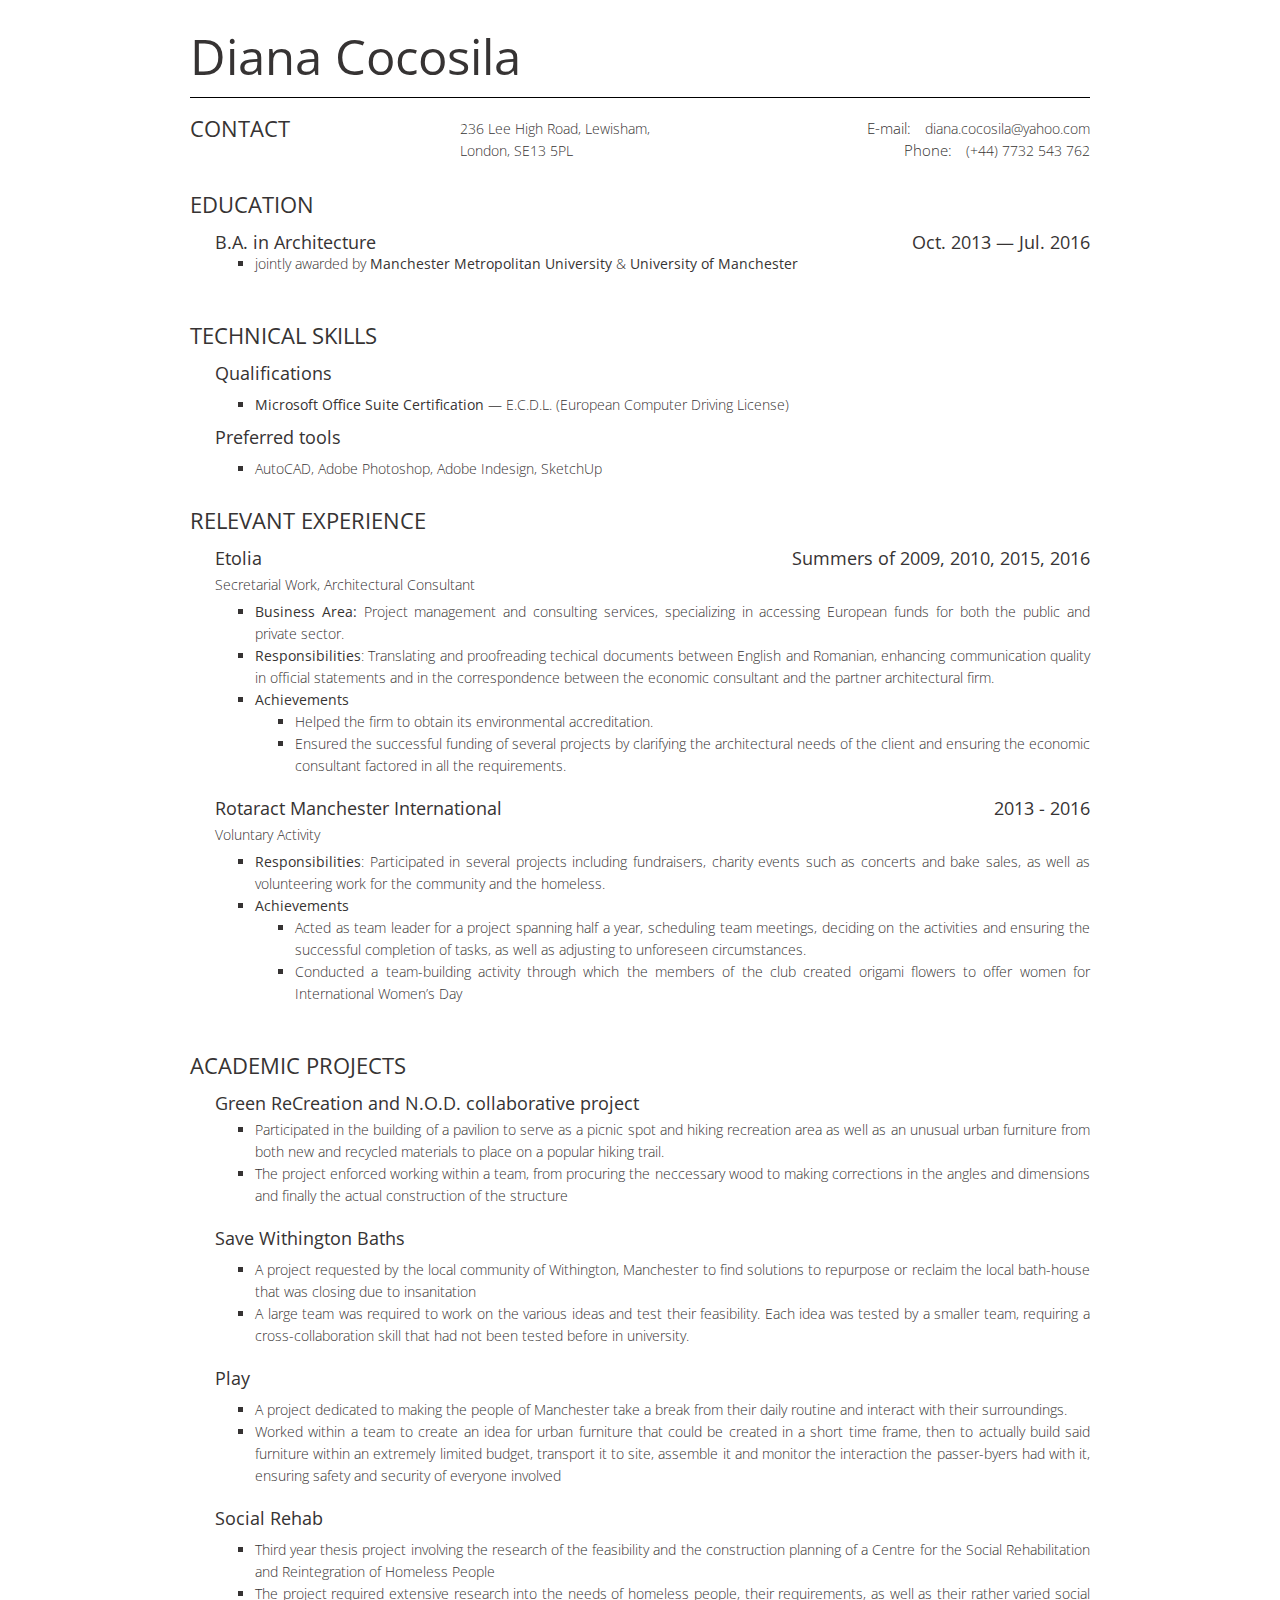
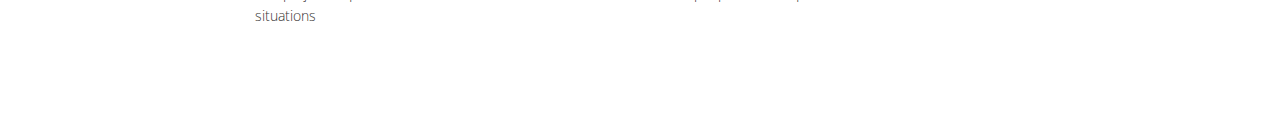
==== diana/index.html @ 70b0f2c6 "added diana" ====
<!DOCTYPE html>
<html>

<head>
	<title>Diana Cocosila</title>
	<link rel="stylesheet" type="text/css" href="../cv.css">
</head>

<body class="lang-en ">
	<div id="main">
		<h1 id="title">Diana Cocosila</h1>
		<!-- basic-info //-->
		<div class="basic-info section">
			<h2 class="title">Contact</h2>
			<div class="set">
				<p class="address">
					<span class="value">236 Lee High Road, Lewisham, <Br> London, SE13 5PL</span>
				</p>
				<div class="r">
					<p class="email"><label>E-mail<span class="colon">:</span></label> <span class="value">diana.cocosila@yahoo.com</span></p>
					<p class="phone"><label>Phone<span class="colon">:</span></label> <span class="value">(+44) 7732 543 762</span></p>
				</div>
				<div class="clear"> </div>
			</div>
			<!-- set //-->
			<div class="clear"> </div>
		</div>
		<br>
		<div class="section section-education" style="margin-bottom: 30px;">
			<h2 class="title">Education</h2>
			<div class="set">
				<div class="item">
					<h3><span class="course l">B.A. in Architecture</span>
						<span class="date r">Oct. 2013 &mdash; Jul. 2016</span>
					</h3>
					<span class="clear"> </span>
					<ul>
						<div class="columnRight">
							<li>jointly awarded by <strong>Manchester Metropolitan University</strong> & <strong>University of Manchester</strong></li>
						</div>
					</ul>
				</div>
			</div>
			<div class="clear"> </div>
		</div>
		<div class="section" style="margin-bottom: 30px;">
			<h2 class="title">Technical Skills</h2>
			<div class="set">
				<div class="item">
					<div style="margin-bottom:10px;" class="columnLeft">
						<h3 style="margin-bottom:10px;">
							<div class="course l">Qualifications</div>
						</h3>
						<ul>
							<li><strong>Microsoft Office Suite Certification</strong> &mdash; E.C.D.L. (European Computer Driving License)</li>
						</ul>
					</div>
					<div class="columnRight">
						<h3 style="margin-bottom:10px;">
							<div class="course l">Preferred tools</div>
						</h3>
						<ul>
							<li>AutoCAD, Adobe Photoshop, Adobe Indesign, SketchUp</li>
						</ul>
					</div>
				</div>
			</div>
			<div class="clear"> </div>
		</div>
		<div class="section section-work" style="margin-bottom: 30px;">
			<h2 class="title">Relevant Experience</h2>
			<div class="set">
				<div class="item">
					<h3>
						<span class="company l">Etolia</span>
						<span class="date r">Summers of 2009, 2010, 2015, 2016</span>
					</h3>
					<span class="clear"> </span>
					<span class="job_title">Secretarial Work, Architectural Consultant</span>
					<span class="info">
						<ul>
							<li>
								<strong>Business Area:</strong> Project management and consulting services, specializing in accessing European funds for both the public and private sector.
							</li>
							<li>
								<strong>Responsibilities</strong>: Translating and proofreading techical documents between English and Romanian, enhancing communication quality in official statements and in the correspondence between the economic consultant and the partner architectural firm. 
							</li>
							<li>
								<strong>Achievements</strong>
								<ul>
									<li>
										Helped the firm to obtain its environmental accreditation.
									</li>
									<li>
										Ensured the successful funding of several projects by clarifying the architectural needs of the client and ensuring the economic consultant factored in all the requirements.
									</li>
								</ul>
							</li>
						</ul>
					</span>
					<span class="clear"> </span>
				</div>
				<div class="item">
					<h3>
						<span class="company l">Rotaract Manchester International</span>
						<span class="date r">2013 - 2016</span>
					</h3>
					<span class="clear"> </span>
					<span class="job_title">Voluntary Activity</span>
					<span class="info">
						<ul>
							<li>
								<strong>Responsibilities</strong>: Participated in several projects including fundraisers, charity events such as concerts and bake sales, as well as volunteering work for the community and the homeless.
							</li>
							<li>
								<strong>Achievements</strong>
								<ul>
									<li>
										Acted as team leader for a project spanning half a year, scheduling team meetings, deciding on the activities and ensuring the successful completion of tasks, as well as adjusting to unforeseen circumstances.
									</li>
									<li>
										Conducted a team-building activity through which the members of the club created origami flowers to offer women for International Women’s Day
									</li>
								</ul>
							</li>
						</ul>
					</span>
					<span class="clear"> </span>
				</div>
				<div class="clear" style="margin-bottom:0px;"> </div>
			</div>
		</div>
		<div class="section section-work" style="margin-bottom: 30px;">
			<h2 class="title">Academic Projects</h2>
			<div class="set">
				<div class="item">
					<h3>
						<span class="company">Green ReCreation and N.O.D. collaborative project</span>
					</h3>
					<span style="margin-bottom:5px;" class="clear"></span>
					<span class="info">
						<ul>
							<li>
								Participated in the building of a pavilion to serve as a picnic spot and hiking recreation area as well as an unusual urban furniture from both new and recycled materials to place on a popular hiking trail.
							</li>
							<li>
								The project enforced working within a team, from procuring the neccessary wood to making corrections in the angles and dimensions and finally the actual construction of the structure
							</li>
						</ul>
					</span>
					<span class="clear"> </span>
				</div>
				<div class="item">
					<h3>
						<span class="company l">Save Withington Baths</span>
					</h3>
					<span style="margin-bottom:10px;" class="clear"></span>
					<span class="info">
						<ul>
							<li>
								A project requested by the local community of Withington, Manchester to find solutions to repurpose or reclaim the local bath-house that was closing due to insanitation
							</li>
							<li>
								A large team was required to work on the various ideas and test their feasibility. Each idea was tested by a smaller team, requiring a cross-collaboration skill that had not been tested before in university.
							</li>
						</ul>
					</span>
					<span class="clear"> </span>
				</div>
				<div class="item">
					<h3>
						<span class="company l">Play</span>
					</h3>
					<span style="margin-bottom:10px;" class="clear"></span>
					<span class="info">
						<ul>
							<li>
								A project dedicated to making the people of Manchester take a break from their daily routine and interact with their surroundings.
							</li>
							<li>
								Worked within a team to create an idea for urban furniture that could be created in a short time frame, then to actually build said furniture within an extremely limited budget, transport it to site, assemble it and monitor the interaction the passer-byers had with it, ensuring safety and security of everyone involved
							</li>
						</ul>
					</span>
					<span class="clear"> </span>
				</div>
				<div class="item">
					<h3>
						<span class="company l">Social Rehab</span>
					</h3>
					<span style="margin-bottom:10px;" class="clear"></span>
					<span class="info">
						<ul>
							<li>
								Third year thesis project involving the research of the feasibility and the construction planning of a Centre for the Social Rehabilitation and Reintegration of Homeless People
							</li>
							<li>
								The project required extensive research into the needs of homeless people, their requirements, as well as their rather varied social situations
							</li>
						</ul>
					</span>
					<span class="clear"> </span>
				</div>
				<div class="clear" style="margin-bottom:0px;"> </div>
			</div>
		</div>
</body>

</html>
---- cv.css ----
@import url(http://fonts.googleapis.com/css?family=Open+Sans:100,300,400,700,300italic);
body {
	/*background: #f0f0f0; */
	margin: 0;
	padding: 0;
	font-family: 'Open Sans', 'Helvetica Light', 'Helvetica Neue', 'Arial Narrow', Helvetica, Arial, serif;
	font-weight: 300;
	line-height: 22px;
	font-size: 14px;
	color: #363333;
	text-align: justify;
}

#main {
	background: #fff;
	width: 900px;
	padding: 35px;
	margin: 0 auto 15px auto;
	overflow: hidden;
	/*box-shadow: 0 0 6px #ccc; */
}

h1,
h2,
h3,
h4 {
	font-family: 'Open Sans', 'Helvetica Light', 'Helvetica Neue', 'Arial Narrow', Helvetica, Arial, serif;
	font-weight: 300;
	font-weight: normal;
	margin: 0 0 15px 0;
	padding: 0;
}

h1 {
	font-size: 350%;
}

h2 {
	font-size: 210%;
}

h3 {
	font-size: 130%;
}

p {
	margin: 0 0 10px 0;
}

ul {
	margin: 0;
	list-style-type: square;
}

a {
	color: #222;
}


/* ________________________________________________________ */

.rtl {
	direction: rtl;
}

.clear {
	clear: both;
}

#title {
	line-height: 42px;
	border-bottom: 1px solid #000;
	padding-bottom: 20px;
	margin: 0px 0 20px 0;
}

#credit {
	margin-bottom: 20px;
	font-size: 11px;
	color: #999;
	text-align: center;
}

#credit a {
	color: #999;
}

p label {
	font-size: 110%;
	margin-right: 10px;
}

p label span.colon {
	display: inline;
}

.section {
	margin-bottom: 10px;
}

.section .set {}

.item {
	margin: 0 0 20px 0;
}


/*  _____________________________ */

.section .title {
	text-transform: uppercase;
	font-size: 160%;
	margin: 0 auto 15px auto;
	display: block;
}

.section .set {
	margin-left: 25px;
}

.section .set h3 {
	margin: 0;
}

.basic-info {
	border-top: 0;
}

.section.basic-info .title {
	float: left;
	border: 0;
}

.basic-info .set {
	float: right;
	width: 70%;
}

.basic-info .address {
	width: 40%;
	float: left;
}

.basic-info .r {
	float: right;
	width: 50%;
	text-align: right;
}

.basic-info label {
	font-family: 'Open Sans', 'Helvetica Light', 'Helvetica Neue', 'Arial Narrow', Helvetica, Arial, serif;
	font-weight: 300;
}

.basic-info label,
.basic-info span {
	display: inline !important;
}

.basic-info p {
	margin: 0;
}

.section span {
	display: block;
}

.section h3 span.l,
.section span.r {
	width: 49%;
	float: left;
}

.section span.r {
	float: right;
	text-align: right;
}

.section-education .school,
.section-work .job_title {
	font-size: 100%;
	display: block;
	margin: 5px 0 5px 0;
}

#photo {
	width: 160px;
	height: 200px;
	overflow: hidden;
	float: left;
	margin-top: 4px;
	border-radius: 4px;
}

#photo img {
	width: 100%;
	height: auto;
}

.header.photo {
	margin-left: 190px;
}

.header.photo #title {
	text-align: left;
}

.header.photo .basic-info {
	float: none;
	padding: 0;
}

@media screen and (max-width: 950px) {
	body {
		background: #fff;
	}
	#main {
		box-shadow: none;
		padding: 0;
		padding: 5px;
	}
}

.hidden {
	display: none;
}
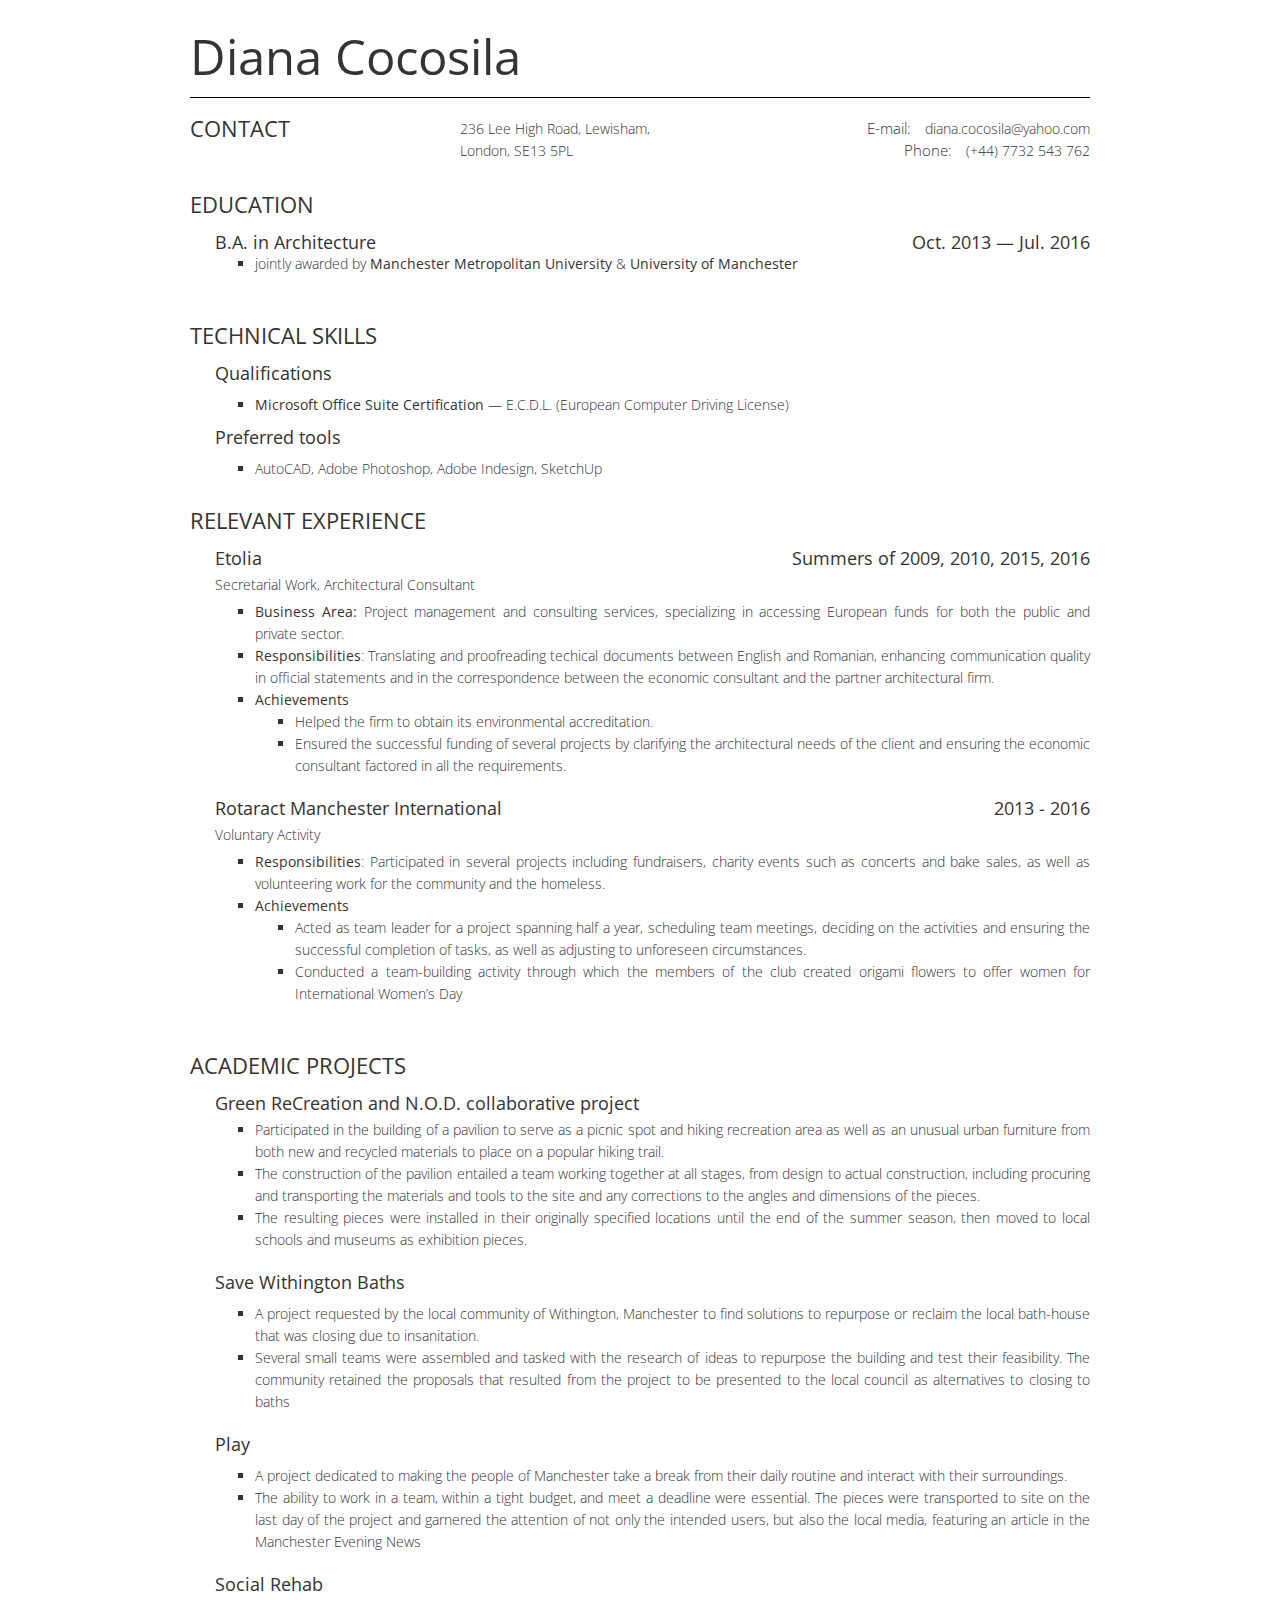
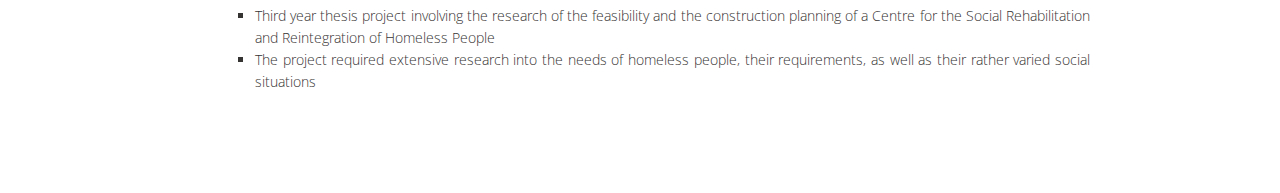
==== commit 287af297: "reworked projects on diana's cv" ====
--- a/diana/index.html
+++ b/diana/index.html
@@ -144,7 +144,10 @@
 								Participated in the building of a pavilion to serve as a picnic spot and hiking recreation area as well as an unusual urban furniture from both new and recycled materials to place on a popular hiking trail.
 							</li>
 							<li>
-								The project enforced working within a team, from procuring the neccessary wood to making corrections in the angles and dimensions and finally the actual construction of the structure
+								The construction of the pavilion entailed a team working together at all stages, from design to actual construction, including procuring and transporting the materials and tools to the site and any corrections to the angles and dimensions of the pieces.
+							</li>
+							<li>
+								The resulting pieces were installed in their originally specified locations until the end of the summer season, then moved to local schools and museums as exhibition pieces.
 							</li>
 						</ul>
 					</span>
@@ -158,10 +161,10 @@
 					<span class="info">
 						<ul>
 							<li>
-								A project requested by the local community of Withington, Manchester to find solutions to repurpose or reclaim the local bath-house that was closing due to insanitation
-							</li>
-							<li>
-								A large team was required to work on the various ideas and test their feasibility. Each idea was tested by a smaller team, requiring a cross-collaboration skill that had not been tested before in university.
+								A project requested by the local community of Withington, Manchester to find solutions to repurpose or reclaim the local bath-house that was closing due to insanitation. 
+							</li>
+							<li>
+								Several small teams were assembled and tasked with the research of ideas to repurpose the building and test their feasibility. The community retained the proposals that resulted from the project to be presented to the local council as alternatives to closing to baths
 							</li>
 						</ul>
 					</span>
@@ -178,7 +181,7 @@
 								A project dedicated to making the people of Manchester take a break from their daily routine and interact with their surroundings.
 							</li>
 							<li>
-								Worked within a team to create an idea for urban furniture that could be created in a short time frame, then to actually build said furniture within an extremely limited budget, transport it to site, assemble it and monitor the interaction the passer-byers had with it, ensuring safety and security of everyone involved
+								The ability to work in a team, within a tight budget, and meet a deadline were essential. The pieces were transported to site on the last day of the project and garnered the attention of not only the intended users, but also the local media, featuring an article in the Manchester Evening News
 							</li>
 						</ul>
 					</span>
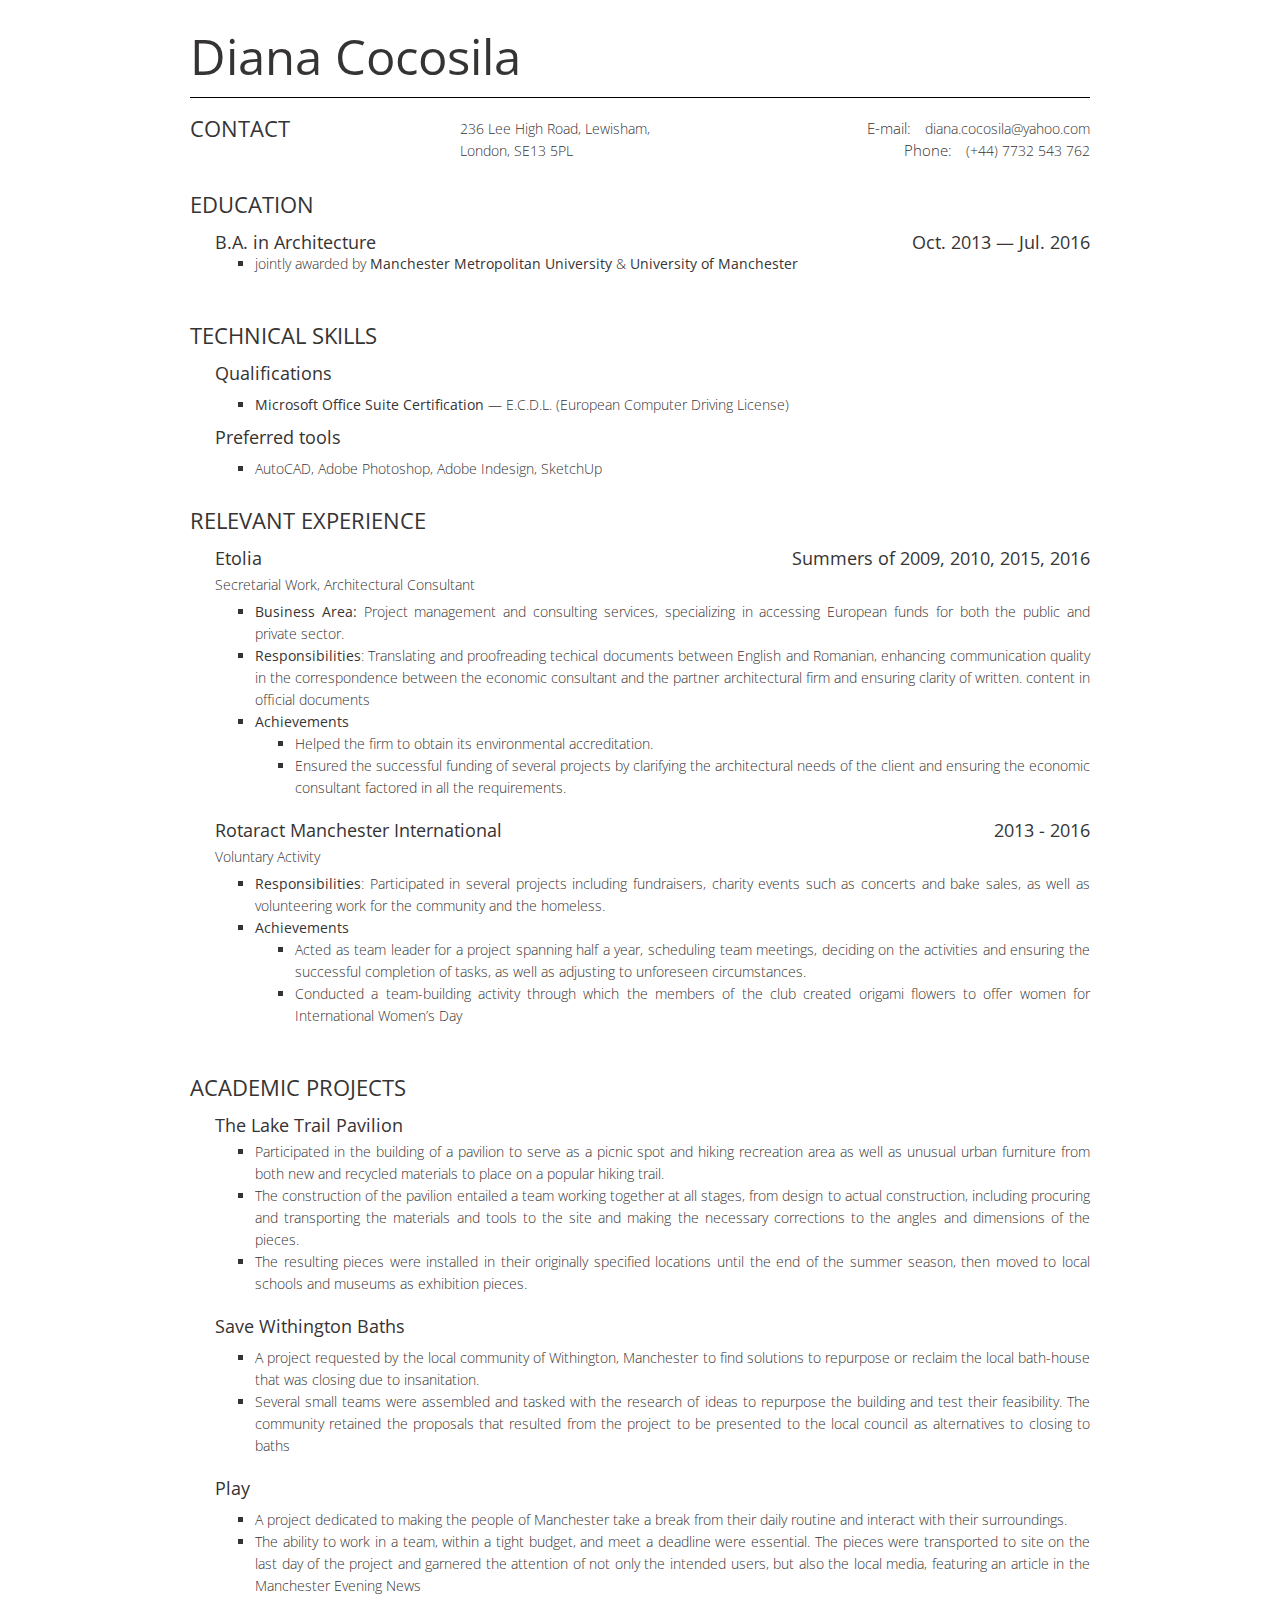
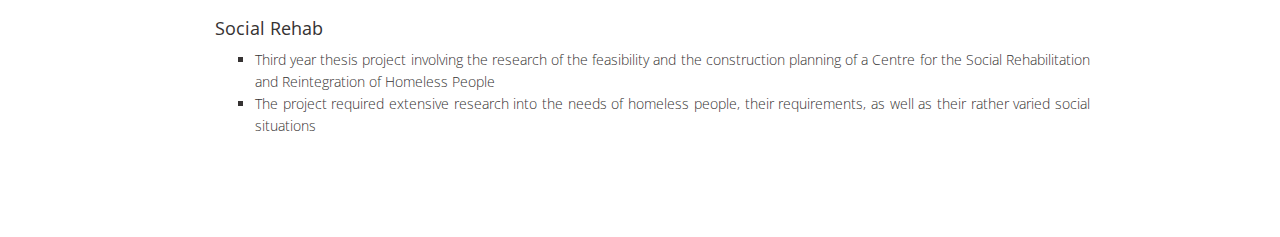
==== commit cb38758f: "grammar and clarity" ====
--- a/diana/index.html
+++ b/diana/index.html
@@ -83,7 +83,7 @@
 								<strong>Business Area:</strong> Project management and consulting services, specializing in accessing European funds for both the public and private sector.
 							</li>
 							<li>
-								<strong>Responsibilities</strong>: Translating and proofreading techical documents between English and Romanian, enhancing communication quality in official statements and in the correspondence between the economic consultant and the partner architectural firm. 
+								<strong>Responsibilities</strong>: Translating and proofreading techical documents between English and Romanian, enhancing communication quality in the correspondence between the economic consultant and the partner architectural firm and ensuring clarity of written. content in official documents
 							</li>
 							<li>
 								<strong>Achievements</strong>
@@ -135,16 +135,16 @@
 			<div class="set">
 				<div class="item">
 					<h3>
-						<span class="company">Green ReCreation and N.O.D. collaborative project</span>
+						<span class="company">The Lake Trail Pavilion</span>
 					</h3>
 					<span style="margin-bottom:5px;" class="clear"></span>
 					<span class="info">
 						<ul>
 							<li>
-								Participated in the building of a pavilion to serve as a picnic spot and hiking recreation area as well as an unusual urban furniture from both new and recycled materials to place on a popular hiking trail.
-							</li>
-							<li>
-								The construction of the pavilion entailed a team working together at all stages, from design to actual construction, including procuring and transporting the materials and tools to the site and any corrections to the angles and dimensions of the pieces.
+								Participated in the building of a pavilion to serve as a picnic spot and hiking recreation area as well as unusual urban furniture from both new and recycled materials to place on a popular hiking trail.
+							</li>
+							<li>
+								The construction of the pavilion entailed a team working together at all stages, from design to actual construction, including procuring and transporting the materials and tools to the site and making the necessary corrections to the angles and dimensions of the pieces.
 							</li>
 							<li>
 								The resulting pieces were installed in their originally specified locations until the end of the summer season, then moved to local schools and museums as exhibition pieces.
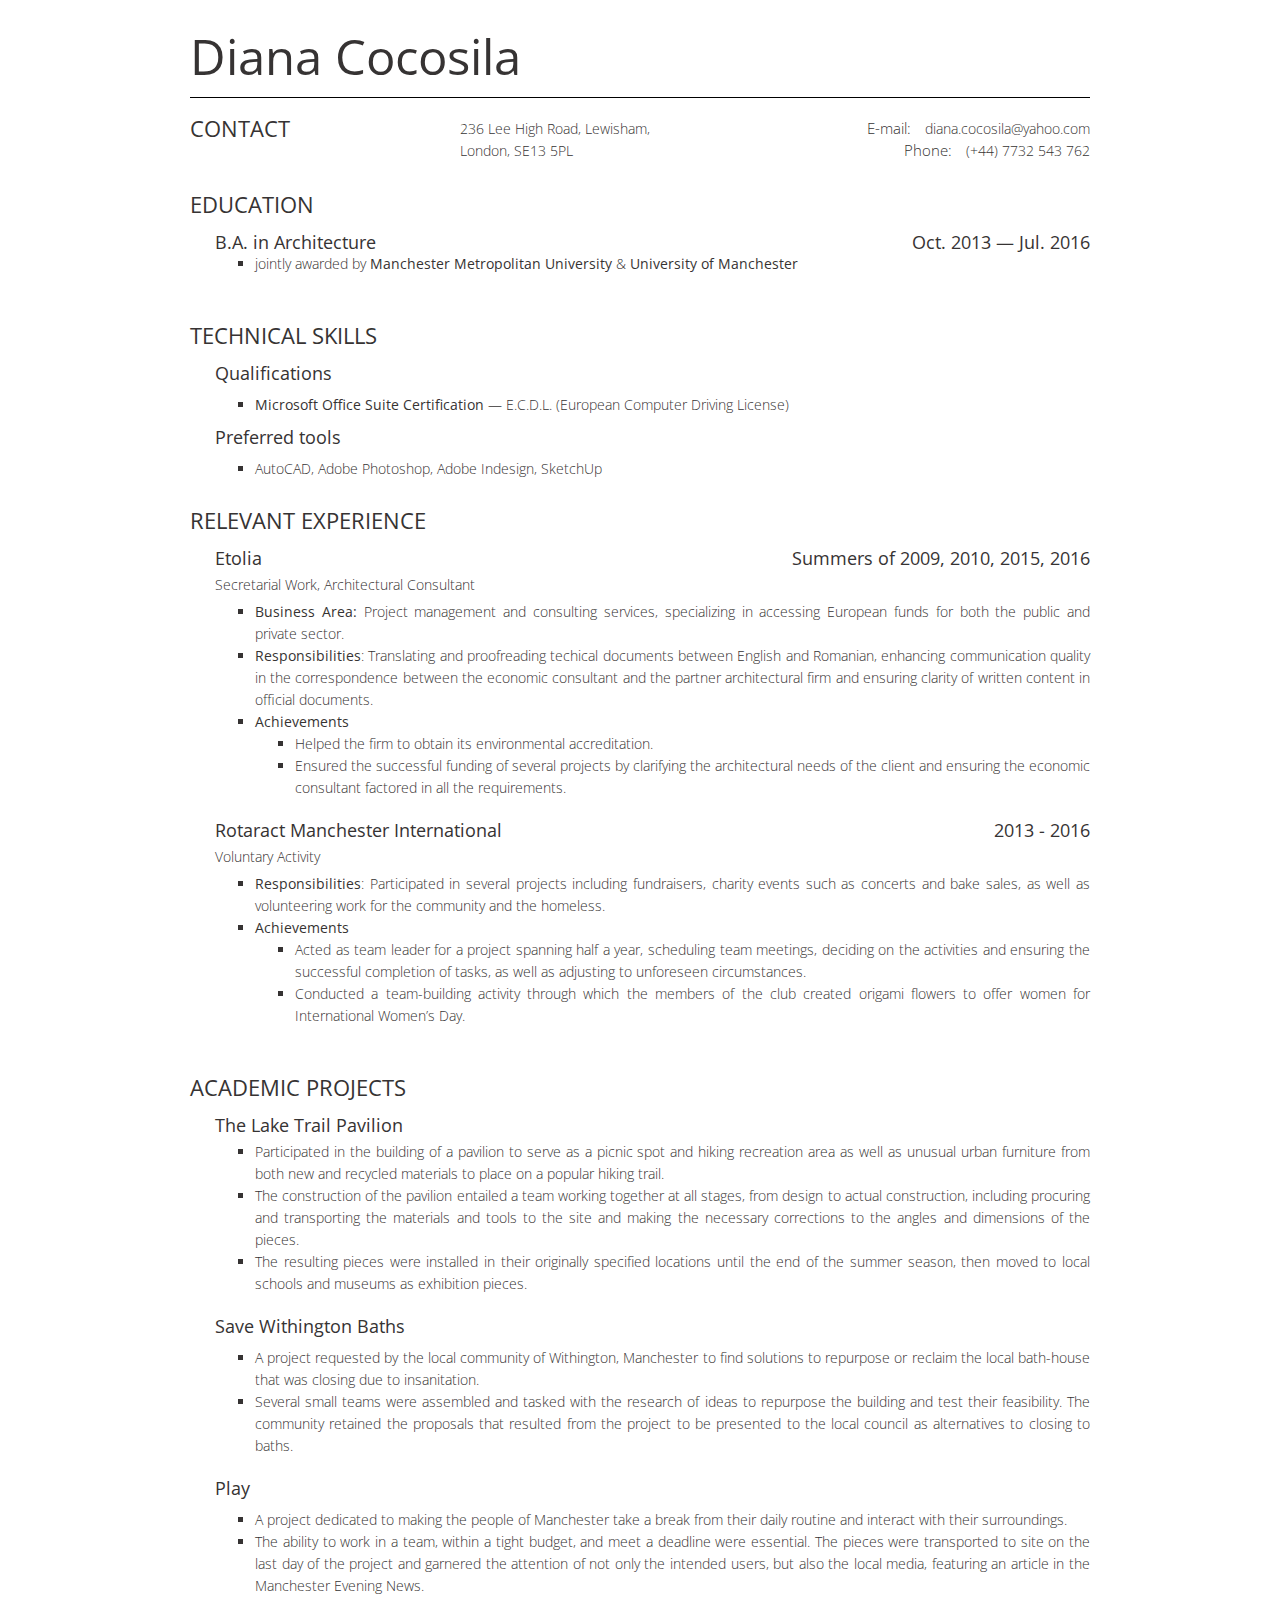
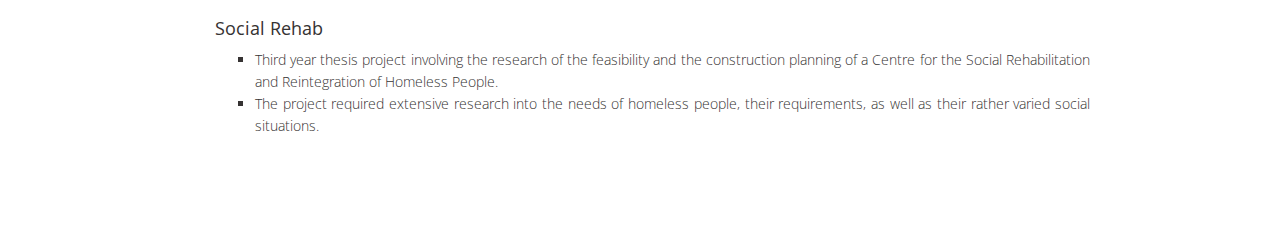
==== commit 986be3db: "grammar and clarity" ====
--- a/diana/index.html
+++ b/diana/index.html
@@ -83,7 +83,7 @@
 								<strong>Business Area:</strong> Project management and consulting services, specializing in accessing European funds for both the public and private sector.
 							</li>
 							<li>
-								<strong>Responsibilities</strong>: Translating and proofreading techical documents between English and Romanian, enhancing communication quality in the correspondence between the economic consultant and the partner architectural firm and ensuring clarity of written. content in official documents
+								<strong>Responsibilities</strong>: Translating and proofreading techical documents between English and Romanian, enhancing communication quality in the correspondence between the economic consultant and the partner architectural firm and ensuring clarity of written  content in official documents.
 							</li>
 							<li>
 								<strong>Achievements</strong>
@@ -119,7 +119,7 @@
 										Acted as team leader for a project spanning half a year, scheduling team meetings, deciding on the activities and ensuring the successful completion of tasks, as well as adjusting to unforeseen circumstances.
 									</li>
 									<li>
-										Conducted a team-building activity through which the members of the club created origami flowers to offer women for International Women’s Day
+										Conducted a team-building activity through which the members of the club created origami flowers to offer women for International Women’s Day.
 									</li>
 								</ul>
 							</li>
@@ -164,7 +164,7 @@
 								A project requested by the local community of Withington, Manchester to find solutions to repurpose or reclaim the local bath-house that was closing due to insanitation. 
 							</li>
 							<li>
-								Several small teams were assembled and tasked with the research of ideas to repurpose the building and test their feasibility. The community retained the proposals that resulted from the project to be presented to the local council as alternatives to closing to baths
+								Several small teams were assembled and tasked with the research of ideas to repurpose the building and test their feasibility. The community retained the proposals that resulted from the project to be presented to the local council as alternatives to closing to baths.
 							</li>
 						</ul>
 					</span>
@@ -181,7 +181,7 @@
 								A project dedicated to making the people of Manchester take a break from their daily routine and interact with their surroundings.
 							</li>
 							<li>
-								The ability to work in a team, within a tight budget, and meet a deadline were essential. The pieces were transported to site on the last day of the project and garnered the attention of not only the intended users, but also the local media, featuring an article in the Manchester Evening News
+								The ability to work in a team, within a tight budget, and meet a deadline were essential. The pieces were transported to site on the last day of the project and garnered the attention of not only the intended users, but also the local media, featuring an article in the Manchester Evening News.
 							</li>
 						</ul>
 					</span>
@@ -195,10 +195,10 @@
 					<span class="info">
 						<ul>
 							<li>
-								Third year thesis project involving the research of the feasibility and the construction planning of a Centre for the Social Rehabilitation and Reintegration of Homeless People
-							</li>
-							<li>
-								The project required extensive research into the needs of homeless people, their requirements, as well as their rather varied social situations
+								Third year thesis project involving the research of the feasibility and the construction planning of a Centre for the Social Rehabilitation and Reintegration of Homeless People.
+							</li>
+							<li>
+								The project required extensive research into the needs of homeless people, their requirements, as well as their rather varied social situations.
 							</li>
 						</ul>
 					</span>
